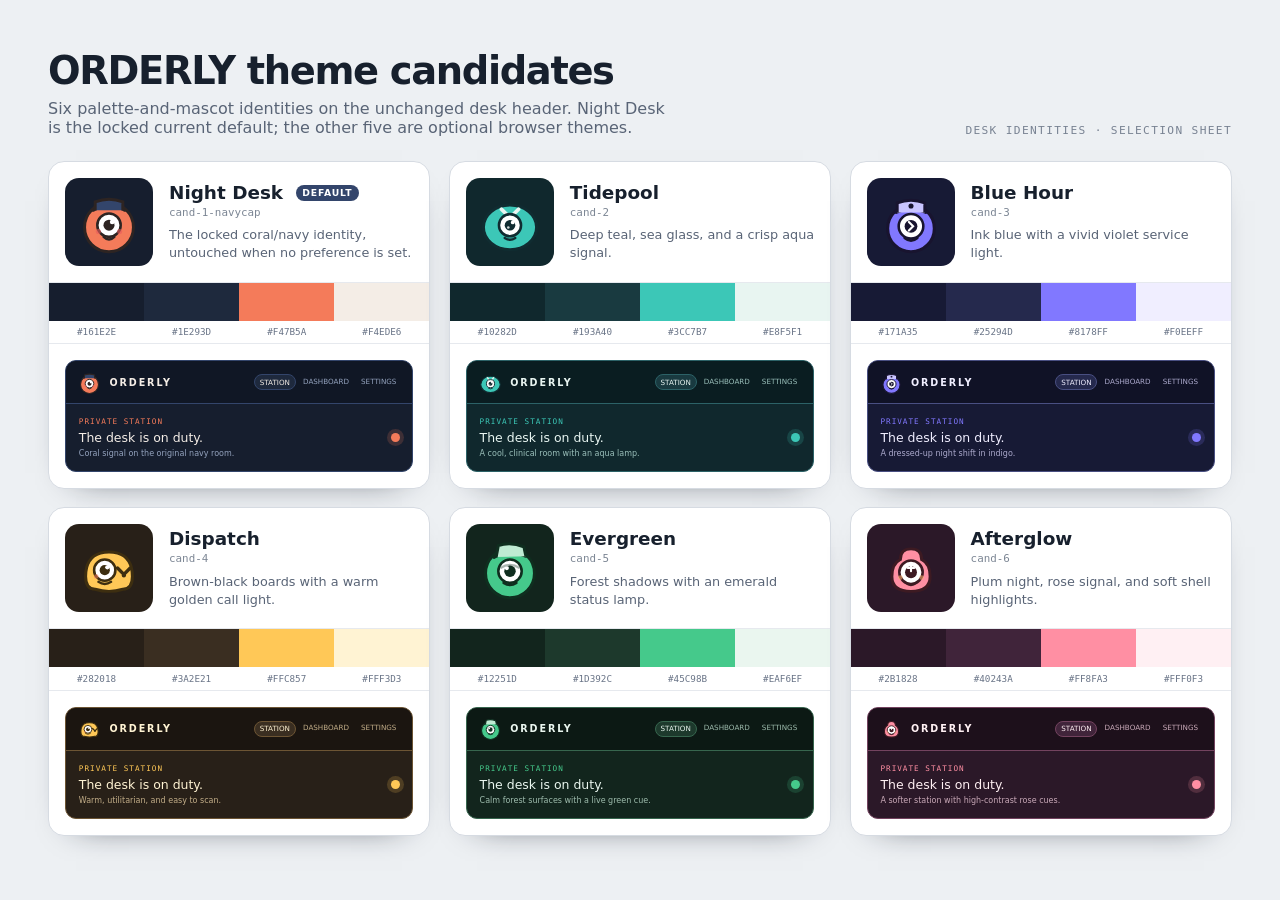
==== assets/theme-candidates/contact-sheet.html @ 3185e0e0 "Dashboard, context packs, desk themes, upgrade-safe installer Promotes the current implementation to" ====
<!doctype html>
<html lang="en">
  <head>
    <meta charset="utf-8" />
    <meta name="viewport" content="width=device-width, initial-scale=1" />
    <title>ORDERLY theme candidates</title>
    <style>
      * { box-sizing: border-box; }
      body {
        margin: 0;
        padding: clamp(1.25rem, 4vw, 3rem);
        color: #17202d;
        background: #edf0f3;
        font-family: ui-sans-serif, -apple-system, BlinkMacSystemFont, "Segoe UI", system-ui, sans-serif;
      }
      .sheet { max-width: 1500px; margin: 0 auto; }
      .sheet__head { display: flex; align-items: end; justify-content: space-between; gap: 2rem; margin-bottom: 1.5rem; }
      h1 { margin: 0; font-size: clamp(1.7rem, 3vw, 2.55rem); letter-spacing: -0.035em; }
      .intro { max-width: 62ch; margin: 0.35rem 0 0; color: #596476; }
      .key { margin: 0; color: #788292; font: 0.7rem ui-monospace, SFMono-Regular, Menlo, monospace; text-transform: uppercase; letter-spacing: 0.12em; white-space: nowrap; }
      .grid { display: grid; grid-template-columns: repeat(3, minmax(0, 1fr)); gap: 1.15rem; }
      .card {
        --ground: #161e2e; --deep: #101725; --surface: #1e293d; --line: #33456b;
        --accent: #f47b5a; --cream: #f4ede6; --muted: #94a3be;
        overflow: hidden;
        border: 1px solid #d6dbe2;
        border-radius: 16px;
        background: #fff;
        box-shadow: 0 12px 34px -28px #101725;
      }
      .card--tide { --ground:#10282d; --deep:#0a1d21; --surface:#193a40; --line:#2c6267; --accent:#3cc7b7; --cream:#e8f5f1; --muted:#9abfba; }
      .card--blue { --ground:#171a35; --deep:#101226; --surface:#25294d; --line:#494f82; --accent:#8178ff; --cream:#f0eeff; --muted:#aba9cc; }
      .card--dispatch { --ground:#282018; --deep:#1b1510; --surface:#3a2e21; --line:#6d5534; --accent:#ffc857; --cream:#fff3d3; --muted:#c2ad88; }
      .card--green { --ground:#12251d; --deep:#0c1914; --surface:#1d392c; --line:#37664e; --accent:#45c98b; --cream:#eaf6ef; --muted:#9ebcad; }
      .card--rose { --ground:#2b1828; --deep:#1d101b; --surface:#40243a; --line:#73435f; --accent:#ff8fa3; --cream:#fff0f3; --muted:#c9a9b8; }
      .card__top { display: grid; grid-template-columns: 88px 1fr; gap: 1rem; align-items: center; padding: 1rem; }
      .mascot-well { display: grid; place-items: center; width: 88px; height: 88px; border-radius: 14px; background: var(--ground); }
      .mascot-well svg { width: 68px; height: 68px; }
      .name { margin: 0; font-size: 1.15rem; }
      .candidate { display: block; margin-top: 0.2rem; color: #7c8694; font: 0.68rem ui-monospace, SFMono-Regular, Menlo, monospace; }
      .description { margin: 0.45rem 0 0; color: #596476; font-size: 0.8rem; line-height: 1.4; }
      .default { display: inline-block; margin-left: 0.4rem; padding: 0.15rem 0.4rem; border-radius: 999px; color: #fff; background: #33456b; font-size: 0.58rem; letter-spacing: 0.09em; text-transform: uppercase; vertical-align: 0.15rem; }
      .palette { display: grid; grid-template-columns: repeat(4, 1fr); border-top: 1px solid #e6e9ee; border-bottom: 1px solid #e6e9ee; }
      .swatch { min-width: 0; }
      .swatch__color { display: block; height: 38px; background: var(--swatch); }
      .swatch__label { display: block; padding: 0.35rem 0.25rem; overflow: hidden; color: #687386; font: 0.58rem ui-monospace, SFMono-Regular, Menlo, monospace; text-align: center; white-space: nowrap; }
      .mock { margin: 1rem; overflow: hidden; border: 1px solid var(--line); border-radius: 11px; color: var(--cream); background: var(--ground); }
      .mock__bar { display: flex; align-items: center; gap: 0.45rem; min-height: 42px; padding: 0.55rem 0.7rem; border-bottom: 1px solid var(--line); background: var(--deep); }
      .mock__mark { width: 25px; height: 25px; }
      .mock__word { font-size: 0.6rem; font-weight: 800; letter-spacing: 0.2em; text-transform: uppercase; }
      .mock__nav { display: flex; gap: 0.15rem; margin-left: auto; }
      .mock__nav span { padding: 0.15rem 0.3rem; color: var(--muted); font-size: 0.45rem; text-transform: uppercase; }
      .mock__nav .on { border: 1px solid var(--line); border-radius: 999px; color: var(--cream); background: var(--surface); }
      .mock__body { display: grid; grid-template-columns: 1fr auto; gap: 0.75rem; align-items: center; padding: 0.8rem; }
      .mock__eyebrow { margin: 0 0 0.25rem; color: var(--accent); font: 0.48rem ui-monospace, SFMono-Regular, Menlo, monospace; letter-spacing: 0.13em; text-transform: uppercase; }
      .mock__title { margin: 0; font-size: 0.78rem; }
      .mock__copy { margin: 0.25rem 0 0; color: var(--muted); font-size: 0.5rem; }
      .mock__lamp { width: 9px; height: 9px; border-radius: 50%; background: var(--accent); box-shadow: 0 0 0 4px color-mix(in srgb, var(--accent) 18%, transparent); }
      @media (max-width: 1050px) { .grid { grid-template-columns: repeat(2, minmax(0, 1fr)); } }
      @media (max-width: 680px) { .sheet__head { display: block; } .key { margin-top: 0.75rem; } .grid { grid-template-columns: 1fr; } }
      @media print { body { padding: 0.4in; background: #fff; } .grid { gap: 0.12in; } .card { break-inside: avoid; box-shadow: none; } }
    </style>
  </head>
  <body>
    <svg width="0" height="0" aria-hidden="true" style="position:absolute">
      <defs>
        <symbol id="m-night" viewBox="0 0 32 32"><circle cx="16" cy="18.5" r="11.5" fill="#F47B5A" stroke="#2D2422" stroke-width="1.4"/><path d="M8.5 10.5 Q16 6.5 23.5 10.5" fill="none" stroke="#2D2422" stroke-width="1.4" stroke-linecap="round"/><path d="M9.5 10.5 L9.5 6.5 Q16 4 22.5 6.5 L22.5 10.5" fill="#33456B" stroke="#2D2422" stroke-width="1.4"/><circle cx="16" cy="17.5" r="5.5" fill="#fff" stroke="#2D2422" stroke-width="1.2"/><circle cx="16" cy="17.5" r="2.6" fill="#2D2422"/><circle cx="17.5" cy="16" r="1.1" fill="#fff"/><path d="M13.5 23 Q16 25.5 18.5 23" fill="none" stroke="#2D2422" stroke-width="1.2" stroke-linecap="round"/><circle cx="11" cy="20.5" r="1.2" fill="#E85D5D" opacity=".6"/><circle cx="21" cy="20.5" r="1.2" fill="#E85D5D" opacity=".6"/></symbol>
        <symbol id="m-tide" viewBox="0 0 32 32"><ellipse cx="16" cy="18.5" rx="12.5" ry="10.5" fill="#3CC7B7" stroke="#102C31" stroke-width="1.4"/><path d="M12 10 L16 14 L20 10" fill="none" stroke="#E8F5F1" stroke-width="1.8" stroke-linecap="round" stroke-linejoin="round"/><circle cx="16" cy="17.5" r="5.2" fill="#fff" stroke="#102C31" stroke-width="1.2"/><circle cx="16" cy="17.5" r="2.5" fill="#102C31"/><circle cx="17.3" cy="16.2" r=".9" fill="#fff"/><circle cx="15.2" cy="18.6" r=".6" fill="#fff" opacity=".8"/><path d="M13.5 23.5 Q16 25.2 18.5 23.5" fill="none" stroke="#102C31" stroke-width="1.1" stroke-linecap="round"/></symbol>
        <symbol id="m-blue" viewBox="0 0 32 32"><circle cx="16" cy="19" r="11" fill="#8178FF" stroke="#18142F" stroke-width="1.5"/><path d="M9 11.5 Q16 8 23 11.5" fill="none" stroke="#18142F" stroke-width="1.4" stroke-linecap="round"/><path d="M9.5 11.5 L9.5 7 Q16 4.5 22.5 7 L22.5 11.5" fill="#C9C4FF" stroke="#18142F" stroke-width="1.4"/><circle cx="16" cy="8.5" r="1.2" fill="#18142F"/><circle cx="16" cy="18" r="5.8" fill="#fff" stroke="#18142F" stroke-width="1.2"/><circle cx="16" cy="18" r="3" fill="#18142F"/><path d="M15 16 L17 18 L15 20" fill="none" stroke="#fff" stroke-width="1" stroke-linecap="round"/><path d="M13 23.5 Q16 26 19 23.5" fill="none" stroke="#18142F" stroke-width="1.2" stroke-linecap="round"/></symbol>
        <symbol id="m-dispatch" viewBox="0 0 32 32"><path d="M9.5 26 Q5 26 5 20 Q5 11 12 9 Q16 8 20 9 Q27 11 27 20 Q27 26 22.5 26 Q16 28 9.5 26 Z" fill="#FFC857" stroke="#3D2E10" stroke-width="1.4"/><path d="M20 16 L23 19 L26 16" fill="none" stroke="#3D2E10" stroke-width="1.6" stroke-linecap="round"/><circle cx="23" cy="19.5" r="1" fill="#3D2E10"/><circle cx="14" cy="17" r="5" fill="#fff" stroke="#3D2E10" stroke-width="1.2"/><circle cx="14" cy="17" r="2.4" fill="#3D2E10"/><circle cx="15.2" cy="15.7" r="1" fill="#fff"/><path d="M11 22.5 Q14 24.5 17 22.5" fill="none" stroke="#3D2E10" stroke-width="1.1" stroke-linecap="round"/><circle cx="10" cy="20" r="1.1" fill="#ED7758" opacity=".55"/></symbol>
        <symbol id="m-green" viewBox="0 0 32 32"><circle cx="16" cy="18.5" r="11.5" fill="#45C98B" stroke="#0F2E1F" stroke-width="1.4"/><path d="M8.5 11 Q16 7 23.5 10.5" fill="none" stroke="#0F2E1F" stroke-width="1.4" stroke-linecap="round"/><path d="M9.5 10.8 L10.5 5.5 Q16 3.5 22.5 6 L23.5 10.5" fill="#BFEBD3" stroke="#0F2E1F" stroke-width="1.4"/><circle cx="16" cy="17.5" r="5.5" fill="#fff" stroke="#0F2E1F" stroke-width="1.2"/><circle cx="16" cy="17.5" r="2.7" fill="#0F2E1F"/><circle cx="14.5" cy="16" r="1" fill="#fff"/><path d="M11.5 16 Q16 13 20.5 16" fill="none" stroke="#0F2E1F" stroke-width="1" opacity=".35"/><path d="M13 23 Q16 25 19 23" fill="none" stroke="#0F2E1F" stroke-width="1.2" stroke-linecap="round"/></symbol>
        <symbol id="m-rose" viewBox="0 0 32 32"><path d="M16 7 Q21 7 21 12 Q25 14 25 20 Q25 27 16 27 Q7 27 7 20 Q7 14 11 12 Q11 7 16 7 Z" fill="#FF8FA3" stroke="#3D1A22" stroke-width="1.4"/><circle cx="16" cy="18" r="5.5" fill="#fff" stroke="#3D1A22" stroke-width="1.2"/><circle cx="16" cy="18" r="2.8" fill="#3D1A22"/><path d="M14.5 16 L17.5 16 M16 14.5 L16 17.5" fill="none" stroke="#fff" stroke-width="1" stroke-linecap="round"/><path d="M13.5 23 Q16 25 18.5 23" fill="none" stroke="#3D1A22" stroke-width="1.1" stroke-linecap="round"/><circle cx="11" cy="20.5" r="1.1" fill="#FFB06E" opacity=".55"/><circle cx="21" cy="20.5" r="1.1" fill="#FFB06E" opacity=".55"/></symbol>
      </defs>
    </svg>
    <main class="sheet">
      <header class="sheet__head">
        <div><h1>ORDERLY theme candidates</h1><p class="intro">Six palette-and-mascot identities on the unchanged desk header. Night Desk is the locked current default; the other five are optional browser themes.</p></div>
        <p class="key">Desk identities · selection sheet</p>
      </header>
      <div class="grid">
        <article class="card">
          <div class="card__top"><div class="mascot-well"><svg><use href="#m-night"/></svg></div><div><h2 class="name">Night Desk <span class="default">Default</span></h2><span class="candidate">cand-1-navycap</span><p class="description">The locked coral/navy identity, untouched when no preference is set.</p></div></div>
          <div class="palette"><div class="swatch"><span class="swatch__color" style="--swatch:#161E2E"></span><span class="swatch__label">#161E2E</span></div><div class="swatch"><span class="swatch__color" style="--swatch:#1E293D"></span><span class="swatch__label">#1E293D</span></div><div class="swatch"><span class="swatch__color" style="--swatch:#F47B5A"></span><span class="swatch__label">#F47B5A</span></div><div class="swatch"><span class="swatch__color" style="--swatch:#F4EDE6"></span><span class="swatch__label">#F4EDE6</span></div></div>
          <div class="mock"><div class="mock__bar"><svg class="mock__mark"><use href="#m-night"/></svg><span class="mock__word">Orderly</span><div class="mock__nav"><span class="on">Station</span><span>Dashboard</span><span>Settings</span></div></div><div class="mock__body"><div><p class="mock__eyebrow">Private station</p><p class="mock__title">The desk is on duty.</p><p class="mock__copy">Coral signal on the original navy room.</p></div><span class="mock__lamp"></span></div></div>
        </article>
        <article class="card card--tide">
          <div class="card__top"><div class="mascot-well"><svg><use href="#m-tide"/></svg></div><div><h2 class="name">Tidepool</h2><span class="candidate">cand-2</span><p class="description">Deep teal, sea glass, and a crisp aqua signal.</p></div></div>
          <div class="palette"><div class="swatch"><span class="swatch__color" style="--swatch:#10282D"></span><span class="swatch__label">#10282D</span></div><div class="swatch"><span class="swatch__color" style="--swatch:#193A40"></span><span class="swatch__label">#193A40</span></div><div class="swatch"><span class="swatch__color" style="--swatch:#3CC7B7"></span><span class="swatch__label">#3CC7B7</span></div><div class="swatch"><span class="swatch__color" style="--swatch:#E8F5F1"></span><span class="swatch__label">#E8F5F1</span></div></div>
          <div class="mock"><div class="mock__bar"><svg class="mock__mark"><use href="#m-tide"/></svg><span class="mock__word">Orderly</span><div class="mock__nav"><span class="on">Station</span><span>Dashboard</span><span>Settings</span></div></div><div class="mock__body"><div><p class="mock__eyebrow">Private station</p><p class="mock__title">The desk is on duty.</p><p class="mock__copy">A cool, clinical room with an aqua lamp.</p></div><span class="mock__lamp"></span></div></div>
        </article>
        <article class="card card--blue">
          <div class="card__top"><div class="mascot-well"><svg><use href="#m-blue"/></svg></div><div><h2 class="name">Blue Hour</h2><span class="candidate">cand-3</span><p class="description">Ink blue with a vivid violet service light.</p></div></div>
          <div class="palette"><div class="swatch"><span class="swatch__color" style="--swatch:#171A35"></span><span class="swatch__label">#171A35</span></div><div class="swatch"><span class="swatch__color" style="--swatch:#25294D"></span><span class="swatch__label">#25294D</span></div><div class="swatch"><span class="swatch__color" style="--swatch:#8178FF"></span><span class="swatch__label">#8178FF</span></div><div class="swatch"><span class="swatch__color" style="--swatch:#F0EEFF"></span><span class="swatch__label">#F0EEFF</span></div></div>
          <div class="mock"><div class="mock__bar"><svg class="mock__mark"><use href="#m-blue"/></svg><span class="mock__word">Orderly</span><div class="mock__nav"><span class="on">Station</span><span>Dashboard</span><span>Settings</span></div></div><div class="mock__body"><div><p class="mock__eyebrow">Private station</p><p class="mock__title">The desk is on duty.</p><p class="mock__copy">A dressed-up night shift in indigo.</p></div><span class="mock__lamp"></span></div></div>
        </article>
        <article class="card card--dispatch">
          <div class="card__top"><div class="mascot-well"><svg><use href="#m-dispatch"/></svg></div><div><h2 class="name">Dispatch</h2><span class="candidate">cand-4</span><p class="description">Brown-black boards with a warm golden call light.</p></div></div>
          <div class="palette"><div class="swatch"><span class="swatch__color" style="--swatch:#282018"></span><span class="swatch__label">#282018</span></div><div class="swatch"><span class="swatch__color" style="--swatch:#3A2E21"></span><span class="swatch__label">#3A2E21</span></div><div class="swatch"><span class="swatch__color" style="--swatch:#FFC857"></span><span class="swatch__label">#FFC857</span></div><div class="swatch"><span class="swatch__color" style="--swatch:#FFF3D3"></span><span class="swatch__label">#FFF3D3</span></div></div>
          <div class="mock"><div class="mock__bar"><svg class="mock__mark"><use href="#m-dispatch"/></svg><span class="mock__word">Orderly</span><div class="mock__nav"><span class="on">Station</span><span>Dashboard</span><span>Settings</span></div></div><div class="mock__body"><div><p class="mock__eyebrow">Private station</p><p class="mock__title">The desk is on duty.</p><p class="mock__copy">Warm, utilitarian, and easy to scan.</p></div><span class="mock__lamp"></span></div></div>
        </article>
        <article class="card card--green">
          <div class="card__top"><div class="mascot-well"><svg><use href="#m-green"/></svg></div><div><h2 class="name">Evergreen</h2><span class="candidate">cand-5</span><p class="description">Forest shadows with an emerald status lamp.</p></div></div>
          <div class="palette"><div class="swatch"><span class="swatch__color" style="--swatch:#12251D"></span><span class="swatch__label">#12251D</span></div><div class="swatch"><span class="swatch__color" style="--swatch:#1D392C"></span><span class="swatch__label">#1D392C</span></div><div class="swatch"><span class="swatch__color" style="--swatch:#45C98B"></span><span class="swatch__label">#45C98B</span></div><div class="swatch"><span class="swatch__color" style="--swatch:#EAF6EF"></span><span class="swatch__label">#EAF6EF</span></div></div>
          <div class="mock"><div class="mock__bar"><svg class="mock__mark"><use href="#m-green"/></svg><span class="mock__word">Orderly</span><div class="mock__nav"><span class="on">Station</span><span>Dashboard</span><span>Settings</span></div></div><div class="mock__body"><div><p class="mock__eyebrow">Private station</p><p class="mock__title">The desk is on duty.</p><p class="mock__copy">Calm forest surfaces with a live green cue.</p></div><span class="mock__lamp"></span></div></div>
        </article>
        <article class="card card--rose">
          <div class="card__top"><div class="mascot-well"><svg><use href="#m-rose"/></svg></div><div><h2 class="name">Afterglow</h2><span class="candidate">cand-6</span><p class="description">Plum night, rose signal, and soft shell highlights.</p></div></div>
          <div class="palette"><div class="swatch"><span class="swatch__color" style="--swatch:#2B1828"></span><span class="swatch__label">#2B1828</span></div><div class="swatch"><span class="swatch__color" style="--swatch:#40243A"></span><span class="swatch__label">#40243A</span></div><div class="swatch"><span class="swatch__color" style="--swatch:#FF8FA3"></span><span class="swatch__label">#FF8FA3</span></div><div class="swatch"><span class="swatch__color" style="--swatch:#FFF0F3"></span><span class="swatch__label">#FFF0F3</span></div></div>
          <div class="mock"><div class="mock__bar"><svg class="mock__mark"><use href="#m-rose"/></svg><span class="mock__word">Orderly</span><div class="mock__nav"><span class="on">Station</span><span>Dashboard</span><span>Settings</span></div></div><div class="mock__body"><div><p class="mock__eyebrow">Private station</p><p class="mock__title">The desk is on duty.</p><p class="mock__copy">A softer station with high-contrast rose cues.</p></div><span class="mock__lamp"></span></div></div>
        </article>
      </div>
    </main>
  </body>
</html>
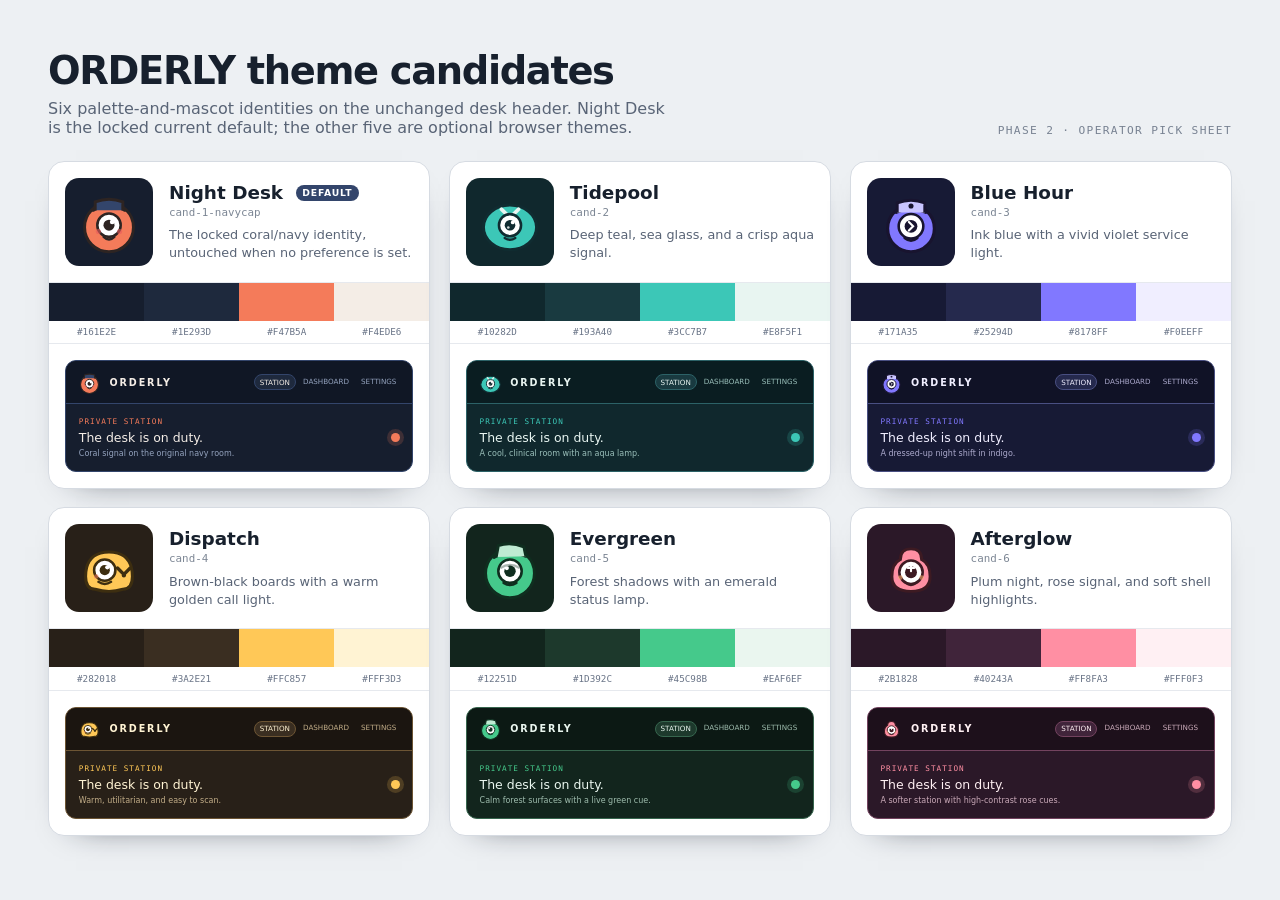
==== commit f4d60f3a: "v0.2.1: mascot picker fix + live variant mascots; dashboard meter upgrades (scoped windows, duration" ====
--- a/assets/theme-candidates/contact-sheet.html
+++ b/assets/theme-candidates/contact-sheet.html
@@ -75,7 +75,7 @@
     <main class="sheet">
       <header class="sheet__head">
         <div><h1>ORDERLY theme candidates</h1><p class="intro">Six palette-and-mascot identities on the unchanged desk header. Night Desk is the locked current default; the other five are optional browser themes.</p></div>
-        <p class="key">Desk identities · selection sheet</p>
+        <p class="key">Phase 2 · operator pick sheet</p>
       </header>
       <div class="grid">
         <article class="card">
